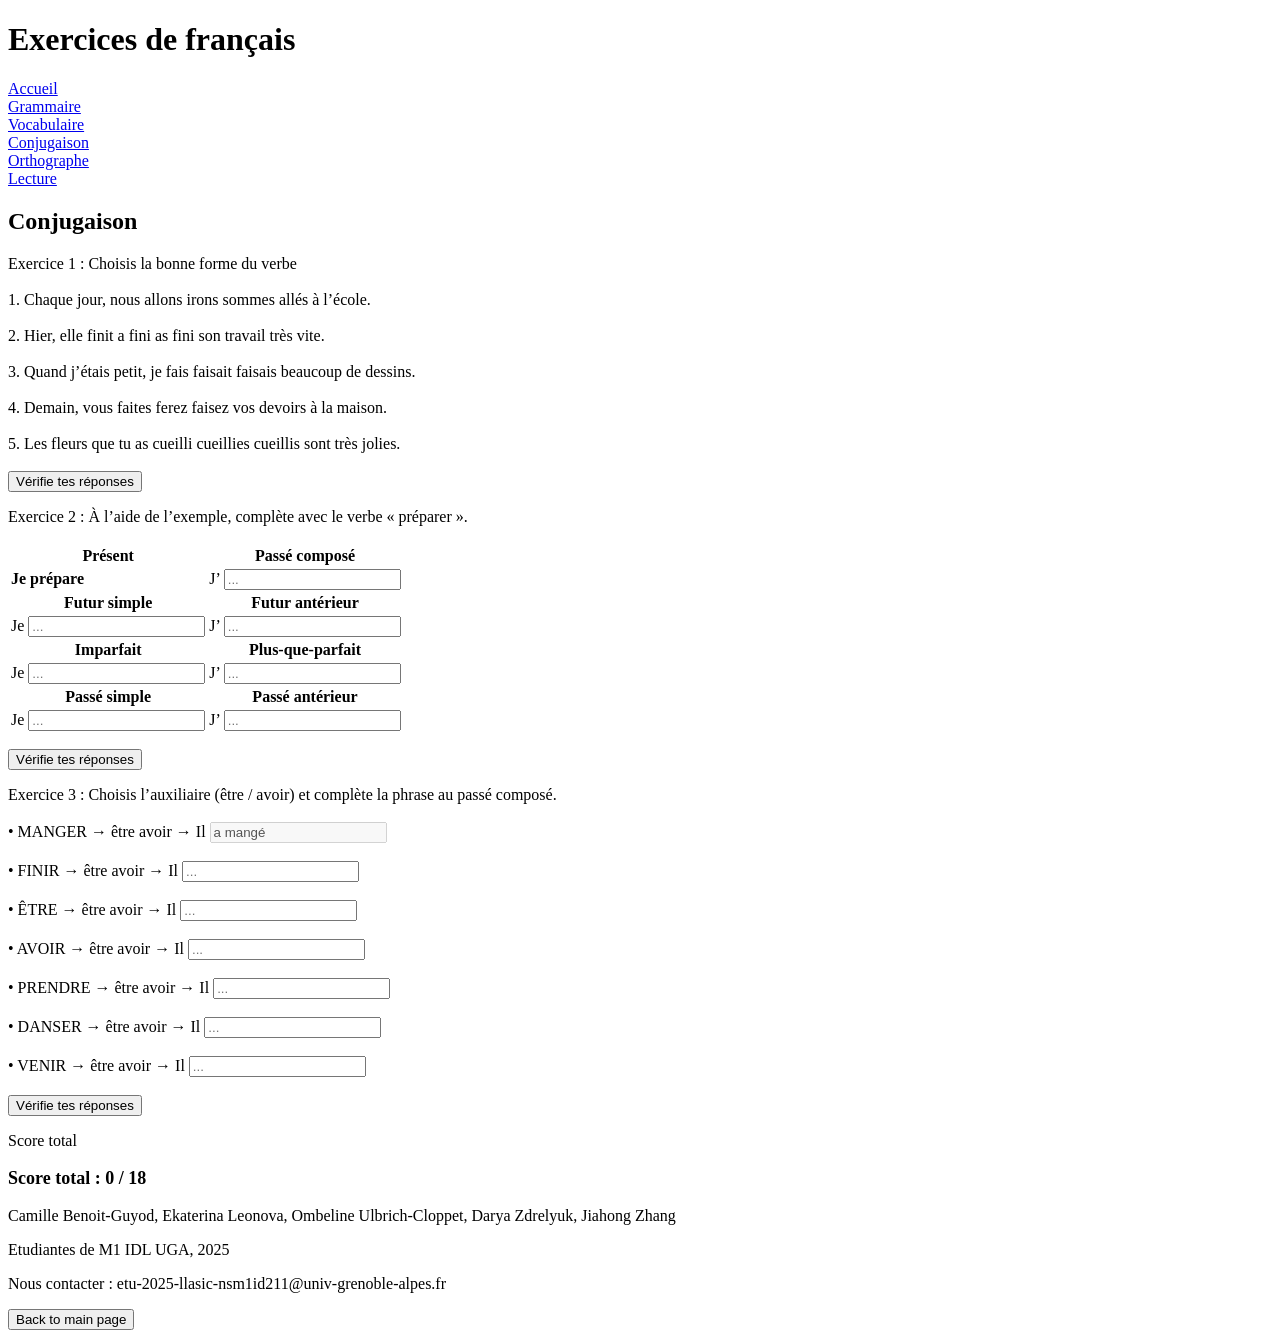
==== activites/conjugaison/conjugaison.html @ 905ee8ae "Ajout exercices conjugaison" ====
<!DOCTYPE html>
<html lang="en">
<head>
    <meta charset="UTF-8">
    <title>My Prog WEB Project</title>
    <link rel="stylesheet" href="style.css"/>
    <script src="java_project.js"></script>
    <link rel="icon" type="image/x-icon" sizes="32x32" href="/favicon_io/favicon.ico">
</head>
<body>
    <main>
         <header>
                <h1>Exercices de français</h1>
            </header>

        <nav id="menu">
                <div class="menu"><a href="accueil.html">Accueil</a></div>
                <div class="menu"><a href="grammaire.html">Grammaire</a></div>
                <div class="menu"><a href="vocabulaire.html">Vocabulaire</a></div>
                <div class="menu"><a href="conjugaison.html">Conjugaison</a></div>
                <div class="menu"><a href="orthographe.html">Orthographe</a></div>
                <div class="menu"><a href="lecture.html">Lecture</a></div>
            </nav>

        <h2>Conjugaison</h2>

<!-- EXERCICE 1  -->
<div class="paragraphe">

    <div class="consigne-section">
        <span>Exercice 1 : </span>
        <span>Choisis la bonne forme du verbe</span>
    </div><br>

    <div id="exerc1">

        <div class="phrase">
            1. Chaque jour, nous
            <span class="rep_1">allons</span>
            <span class="rep_1">irons</span>
            <span class="rep_1">sommes allés</span>
            à l’école.
        </div><br>

        <div class="phrase">
            2. Hier, elle
            <span class="rep_1">finit</span>
            <span class="rep_1">a fini</span>
            <span class="rep_1">as fini</span>
            son travail très vite.
        </div><br>

        <div class="phrase">
            3. Quand j’étais petit, je
            <span class="rep_1">fais</span>
            <span class="rep_1">faisait</span>
            <span class="rep_1">faisais</span>
            beaucoup de dessins.
        </div><br>

        <div class="phrase">
            4. Demain, vous
            <span class="rep_1">faites</span>
            <span class="rep_1">ferez</span>
            <span class="rep_1">faisez</span>
            vos devoirs à la maison.
        </div><br>

        <div class="phrase">
            5. Les fleurs que tu as
            <span class="rep_1">cueilli</span>
            <span class="rep_1">cueillies</span>
            <span class="rep_1">cueillis</span>
            sont très jolies.
        </div><br>

    </div>


    <div class="Score">
        <button id="check1">Vérifie tes réponses</button>
        <p id="result1"></p>
    </div>

</div>

<!-- EXERCICE 2  -->
<div class="paragraphe">

  <div class="consigne-section">
    <span>Exercice 2 : </span>
    <span>À l’aide de l’exemple, complète avec le verbe « préparer ».</span>
  </div><br>

  <div id="exerc2">

    <table class="conj-table">

      <tr>
        <th>Présent</th>
        <th>Passé composé</th>
      </tr>
      <tr>
        <td><strong>Je prépare</strong></td>
        <td>
          J’ <input id="ex2_pc" class="input-answer" type="text" placeholder="...">
        </td>
      </tr>

  
      <tr>
        <th>Futur simple</th>
        <th>Futur antérieur</th>
      </tr>
      <tr>
        <td>
          Je <input id="ex2_fs" class="input-answer" type="text" placeholder="...">
        </td>
        <td>
          J’ <input id="ex2_fa" class="input-answer" type="text" placeholder="...">
        </td>
      </tr>


      <tr>
        <th>Imparfait</th>
        <th>Plus-que-parfait</th>
      </tr>
      <tr>
        <td>
          Je <input id="ex2_imp" class="input-answer" type="text" placeholder="...">
        </td>
        <td>
          J’ <input id="ex2_pqp" class="input-answer" type="text" placeholder="...">
        </td>
      </tr>

      
      <tr>
        <th>Passé simple</th>
        <th>Passé antérieur</th>
      </tr>
      <tr>
        <td>
          Je <input id="ex2_ps" class="input-answer" type="text" placeholder="...">
        </td>
        <td>
          J’ <input id="ex2_pa" class="input-answer" type="text" placeholder="...">
        </td>
      </tr>

    </table>

    <div class="Score" style="margin-top:15px;">
      <button id="check2">Vérifie tes réponses</button>
      <p id="result2"></p>
    </div>

  </div>
</div>

<!--  EXERCICE 3 -->
<div class="paragraphe">

  <div class="consigne-section">
    <span>Exercice 3 : </span>
    <span>Choisis l’auxiliaire (être / avoir) et complète la phrase au passé composé.</span>
  </div><br>

  <div id="exerc3">

   
    <div class="phrase ex3-row example">
      • MANGER →
      <span class="ex3-aux disabled">être</span>
      <span class="ex3-aux selected disabled">avoir</span>
      → Il <input class="ex3-input input-answer" type="text" value="a mangé" disabled>
    </div><br>

    <!-- EXERCICES -->
    <div class="phrase ex3-row" data-aux="avoir" data-pp="mange">
      • FINIR →
      <span class="ex3-aux">être</span>
      <span class="ex3-aux">avoir</span>
      → Il <input class="ex3-input input-answer" type="text" placeholder="...">
    </div><br>

    <div class="phrase ex3-row" data-aux="avoir" data-pp="ete">
      • ÊTRE →
      <span class="ex3-aux">être</span>
      <span class="ex3-aux">avoir</span>
      → Il <input class="ex3-input input-answer" type="text" placeholder="...">
    </div><br>

    <div class="phrase ex3-row" data-aux="avoir" data-pp="eu">
      • AVOIR →
      <span class="ex3-aux">être</span>
      <span class="ex3-aux">avoir</span>
      → Il <input class="ex3-input input-answer" type="text" placeholder="...">
    </div><br>

    <div class="phrase ex3-row" data-aux="avoir" data-pp="pris">
      • PRENDRE →
      <span class="ex3-aux">être</span>
      <span class="ex3-aux">avoir</span>
      → Il <input class="ex3-input input-answer" type="text" placeholder="...">
    </div><br>

    <div class="phrase ex3-row" data-aux="avoir" data-pp="danse">
      • DANSER →
      <span class="ex3-aux">être</span>
      <span class="ex3-aux">avoir</span>
      → Il <input class="ex3-input input-answer" type="text" placeholder="...">
    </div><br>

    <div class="phrase ex3-row" data-aux="etre" data-pp="venu">
      • VENIR →
      <span class="ex3-aux">être</span>
      <span class="ex3-aux">avoir</span>
      → Il <input class="ex3-input input-answer" type="text" placeholder="...">
    </div><br>

    <div class="Score">
      <button id="check3">Vérifie tes réponses</button>
      <p id="result3"></p>
    </div>

  </div>
</div>

<!-- SCORE TOTAL -->
<div class="paragraphe">
  <div class="consigne-section">
    Score total
  </div>
  <p id="globalScore" style="font-size:18px; font-weight:bold;"></p>
</div>
 

        
    </main>
    <footer>
            <p>Camille Benoit-Guyod, Ekaterina Leonova, Ombeline Ulbrich-Cloppet, Darya Zdrelyuk, Jiahong Zhang</p>
            <p>Etudiantes de M1 IDL UGA, 2025</p>
            <p>Nous contacter : etu-2025-llasic-nsm1id211@univ-grenoble-alpes.fr</p>
             <div class="navig2">
                <button onclick="location.href ='accueil.html';" id="back2main">Back to main page</button>
    </footer>
</body>
</html>
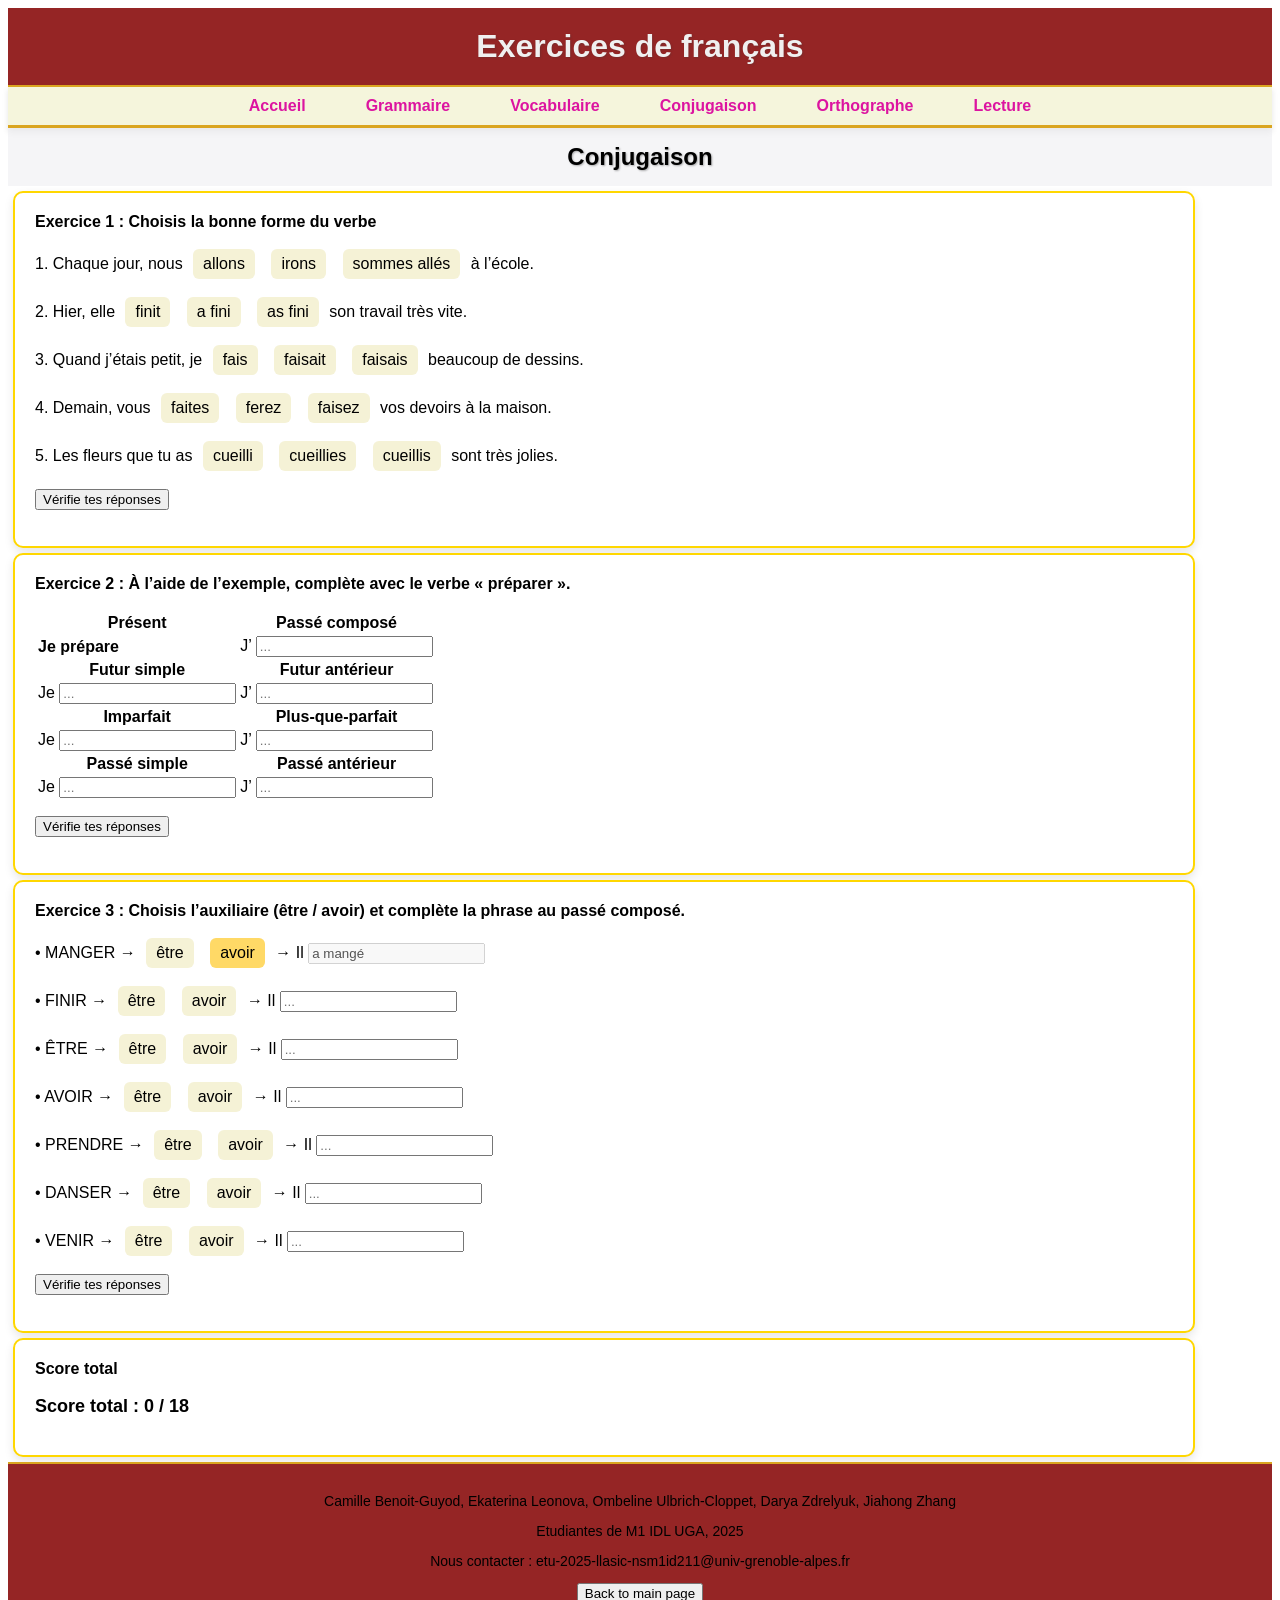
==== commit e7f13ef0: "Correction CSS conjugaison (style.css + conjugaison.css)" ====
--- a/activites/conjugaison/conjugaison.html
+++ b/activites/conjugaison/conjugaison.html
@@ -3,7 +3,9 @@
 <head>
     <meta charset="UTF-8">
     <title>My Prog WEB Project</title>
-    <link rel="stylesheet" href="style.css"/>
+    
+    <link rel="stylesheet" href="../../style.css">
+    <link rel="stylesheet" href="conjugaison.css"/>
     <script src="java_project.js"></script>
     <link rel="icon" type="image/x-icon" sizes="32x32" href="/favicon_io/favicon.ico">
 </head>
--- a/style.css
+++ b/style.css
@@ -0,0 +1,80 @@
+body{
+    font-family:'Trebuchet MS', sans-serif;
+}
+
+h1{
+    display: grid;
+    background-color: rgb(91, 35, 82);
+    color:rgb(255, 252, 249);
+    text-shadow: 1px 1px 2px rgba(60, 56, 56, 0.3);
+    text-align: center;
+    padding: 20px;
+    margin:0%;
+}
+
+h2{
+    text-align: center;
+    text-shadow: 1px 1px 2px rgba(0, 0, 0, 0.3);
+    padding:15px;
+    margin:0%;
+    background-color:beige;
+}
+
+/* Menu principal */
+nav#menu {
+    display: flex;
+    justify-content: center;
+    background-color:rgb(255, 252, 249);
+    padding: 10px 0;
+    margin:0%;
+    box-shadow: 0 4px 6px rgba(0, 0, 0, 0.1);
+    border-top: 2px solid goldenrod;
+    border-bottom: 3px solid goldenrod;
+}
+
+nav#menu a { 
+    color: rgba(83, 83, 150, 0.756);
+    text-decoration: none;
+    font-weight: bold;
+    padding: 10px 20px;
+    margin: 0 10px;
+    border-radius: 5px;
+    transition: all 0.3s ease;
+    font-family: 'Britannic Bold', sans-serif;
+}
+
+nav#menu a:hover { 
+    color:white;
+    background-color: rgba(108, 108, 194, 0.756);
+    text-shadow: 1px 1px 2px chocolate;
+}
+
+.contenu{
+    display: flex; 
+    flex-direction: column; 
+    align-items: center; 
+    margin: none; 
+    padding: 20px; 
+    background-color:beige;
+}
+
+.paragraphe{
+    width: 90%;
+    padding: 20px;
+    margin: 5px;
+    border: 2px solid gold;
+    border-radius: 10px;
+    background: white;
+    box-shadow: 0 4px 10px rgba(0,0,0,0.1);
+}
+#total{
+    margin-bottom:20px;
+}
+footer{
+    border-top: 2px solid goldenrod;
+    background-color: rgba(108, 108, 194, 0.756);
+    text-align: center;
+    padding: 5px;
+    position: relative;
+    font-size: 14px;
+}
--- a/activites/conjugaison/conjugaison.css
+++ b/activites/conjugaison/conjugaison.css
@@ -0,0 +1,92 @@
+body {
+    font-family: 'Trebuchet MS', sans-serif;
+}
+
+h1 {
+    background-color: rgb(149, 37, 37);
+    color: #f0f0f0;
+    text-align: center;
+    padding: 20px;
+    margin: 0;
+}
+
+h2 {
+    text-align: center;
+    padding: 15px;
+    margin: 0;
+    background-color: rgba(238, 238, 241, 0.582);
+}
+
+.consigne-section {
+    font-weight: bold;
+}
+
+nav#menu {
+    display: flex;
+    justify-content: center;
+    background-color: beige;
+    padding: 10px 0;
+    box-shadow: 0 4px 6px rgba(0, 0, 0, 0.1);
+    border-top: 2px solid goldenrod;
+}
+
+nav#menu a {
+    color: rgb(220, 20, 160);
+    text-decoration: none;
+    font-weight: bold;
+    padding: 10px 20px;
+    margin: 0 10px;
+    border-radius: 5px;
+}
+
+nav#menu a:hover {
+    color: chocolate;
+    background-color: chartreuse;
+}
+
+.paragraphe {
+    width: 90%;
+    padding: 20px;
+    margin: 5px;
+    border: 2px solid gold;
+    border-radius: 10px;
+    background: white;
+    box-shadow: 0 4px 10px rgba(0,0,0,0.1);
+}
+
+footer {
+    border-top: 2px solid goldenrod;
+    background-color: rgb(149, 37, 37);
+    text-align: center;
+    padding: 15px;
+}
+
+.rep_1,
+.rep_5,
+.ex3-aux {
+    cursor: pointer;
+    padding: 6px 10px;
+    margin: 0 6px;
+    background-color: #f5f2d6;
+    border-radius: 6px;
+    display: inline-block;
+    font-weight: 500;
+}
+
+.rep_1:hover,
+.rep_5:hover,
+.ex3-aux:hover {
+    background-color: #e8e3b8;
+}
+
+.selected {
+    background-color: #ffd966 !important;
+}
+
+.correct {
+    background-color: #a3e6a3 !important;
+}
+
+.wrong {
+    background-color: #e6a3a3 !important;
+}
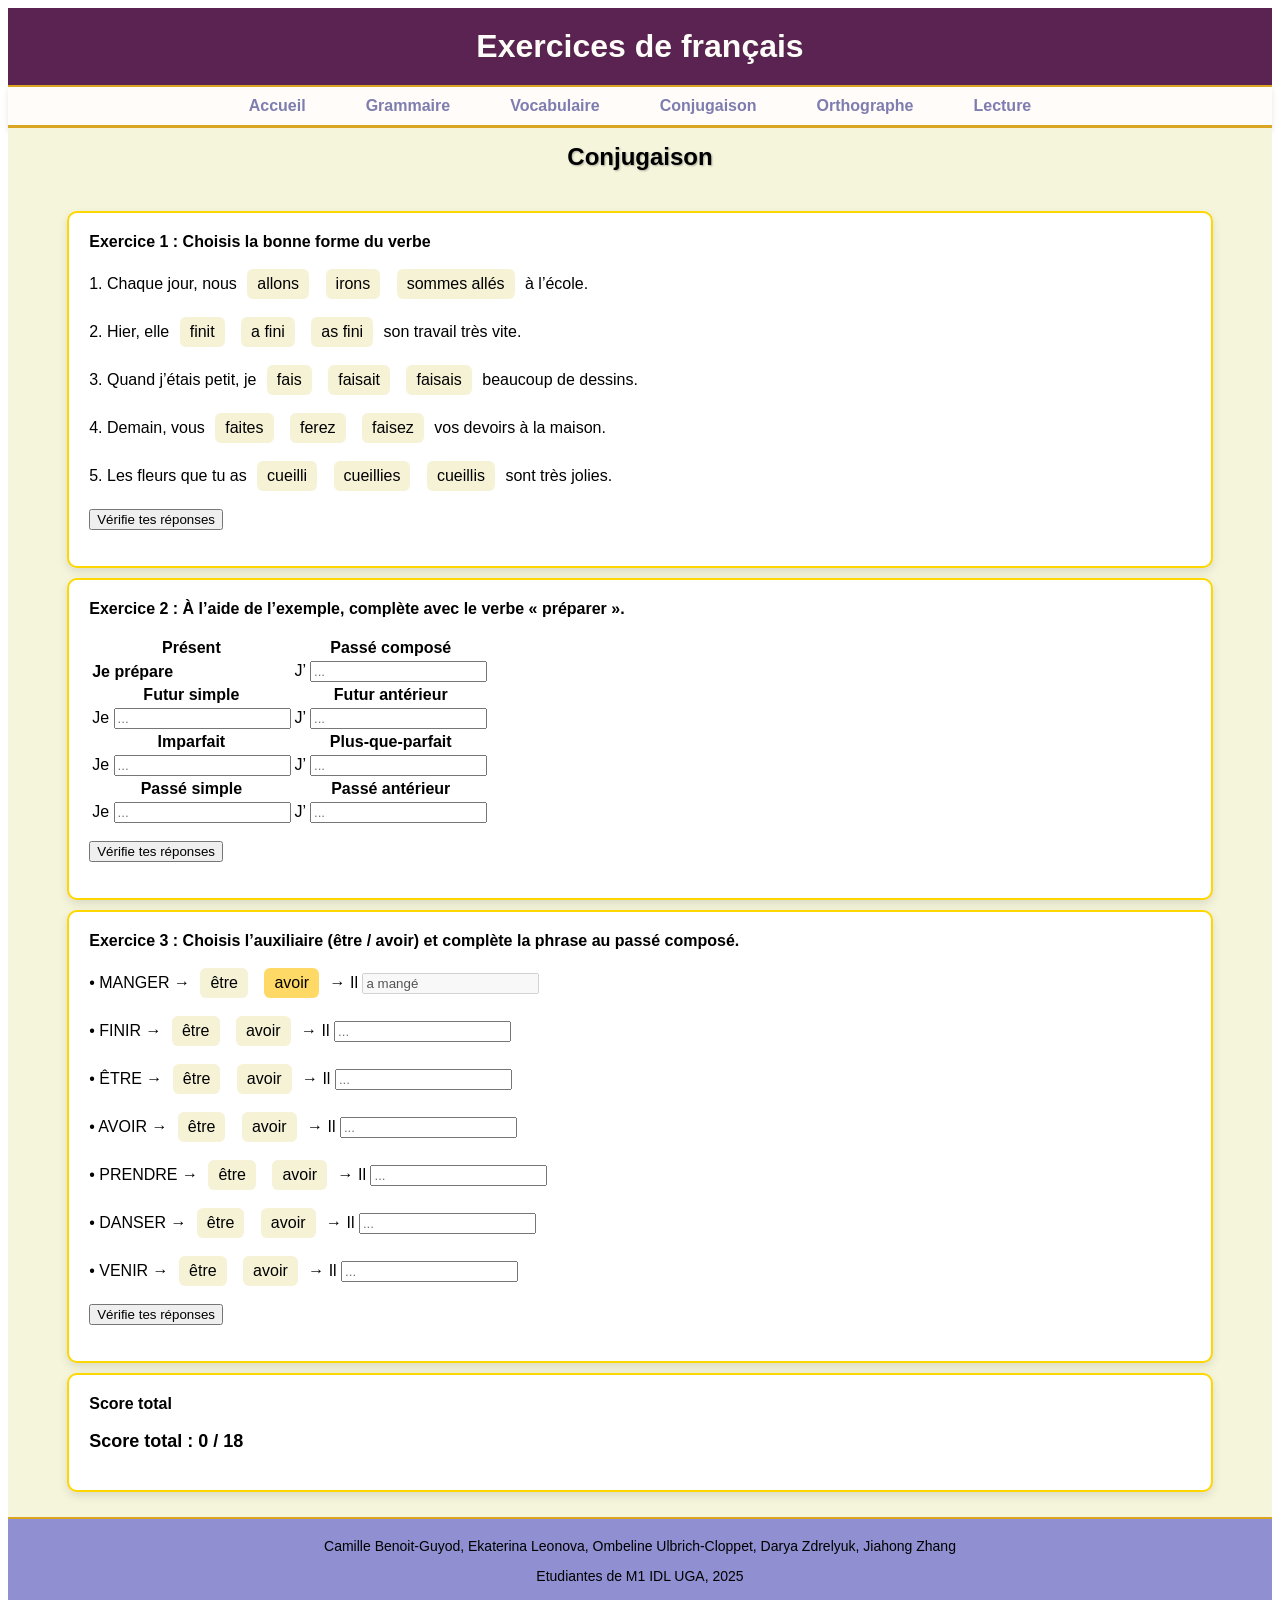
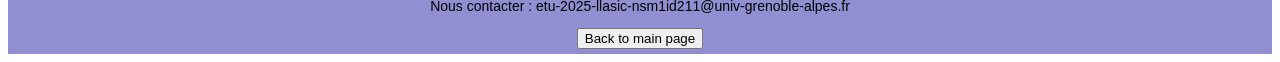
==== commit f3e2edd5: "Ajustement et centralisation de l'activite conjugaison, unification de titles de toutes les activite" ====
--- a/activites/conjugaison/conjugaison.html
+++ b/activites/conjugaison/conjugaison.html
@@ -1,252 +1,257 @@
 <!DOCTYPE html>
 <html lang="en">
+
 <head>
-    <meta charset="UTF-8">
-    <title>My Prog WEB Project</title>
-    
-    <link rel="stylesheet" href="../../style.css">
-    <link rel="stylesheet" href="conjugaison.css"/>
-    <script src="java_project.js"></script>
-    <link rel="icon" type="image/x-icon" sizes="32x32" href="/favicon_io/favicon.ico">
+  <meta charset="UTF-8">
+  <title>Exercices de conjugaison</title>
+
+  <link rel="stylesheet" href="../../style.css">
+  <link rel="stylesheet" href="conjugaison.css" />
+  <script src="java_project.js"></script>
+  <link rel="icon" type="image/x-icon" sizes="32x32" href="/favicon_io/favicon.ico">
 </head>
+
 <body>
-    <main>
-         <header>
-                <h1>Exercices de français</h1>
-            </header>
-
-        <nav id="menu">
-                <div class="menu"><a href="accueil.html">Accueil</a></div>
-                <div class="menu"><a href="grammaire.html">Grammaire</a></div>
-                <div class="menu"><a href="vocabulaire.html">Vocabulaire</a></div>
-                <div class="menu"><a href="conjugaison.html">Conjugaison</a></div>
-                <div class="menu"><a href="orthographe.html">Orthographe</a></div>
-                <div class="menu"><a href="lecture.html">Lecture</a></div>
-            </nav>
-
-        <h2>Conjugaison</h2>
-
-<!-- EXERCICE 1  -->
-<div class="paragraphe">
-
-    <div class="consigne-section">
-        <span>Exercice 1 : </span>
-        <span>Choisis la bonne forme du verbe</span>
-    </div><br>
-
-    <div id="exerc1">
-
-        <div class="phrase">
+  <main>
+    <header>
+      <h1>Exercices de français</h1>
+    </header>
+
+    <nav id="menu">
+      <div class="menu"><a href="../../index.html">Accueil</a></div>
+      <div class="menu"><a href="../grammaire/grammaire.html">Grammaire</a></div>
+      <div class="menu"><a href="../vocabulaire/vocabulaire.html">Vocabulaire</a></div>
+      <div class="menu"><a href="../conjugaison/conjugaison.html">Conjugaison</a></div>
+      <div class="menu"><a href="../orthographe/orthographe.html">Orthographe</a></div>
+      <div class="menu"><a href="../lecture/lecture.html">Lecture</a></div>
+    </nav>
+
+    <h2>Conjugaison</h2>
+
+    <!-- EXERCICE 1  -->
+    <div class="contenu">
+      <div class="paragraphe">
+
+        <div class="consigne-section">
+          <span>Exercice 1 : </span>
+          <span>Choisis la bonne forme du verbe</span>
+        </div><br>
+
+        <div id="exerc1">
+
+          <div class="phrase">
             1. Chaque jour, nous
             <span class="rep_1">allons</span>
             <span class="rep_1">irons</span>
             <span class="rep_1">sommes allés</span>
             à l’école.
-        </div><br>
-
-        <div class="phrase">
+          </div><br>
+
+          <div class="phrase">
             2. Hier, elle
             <span class="rep_1">finit</span>
             <span class="rep_1">a fini</span>
             <span class="rep_1">as fini</span>
             son travail très vite.
-        </div><br>
-
-        <div class="phrase">
+          </div><br>
+
+          <div class="phrase">
             3. Quand j’étais petit, je
             <span class="rep_1">fais</span>
             <span class="rep_1">faisait</span>
             <span class="rep_1">faisais</span>
             beaucoup de dessins.
-        </div><br>
-
-        <div class="phrase">
+          </div><br>
+
+          <div class="phrase">
             4. Demain, vous
             <span class="rep_1">faites</span>
             <span class="rep_1">ferez</span>
             <span class="rep_1">faisez</span>
             vos devoirs à la maison.
-        </div><br>
-
-        <div class="phrase">
+          </div><br>
+
+          <div class="phrase">
             5. Les fleurs que tu as
             <span class="rep_1">cueilli</span>
             <span class="rep_1">cueillies</span>
             <span class="rep_1">cueillis</span>
             sont très jolies.
+          </div><br>
+
+        </div>
+
+
+        <div class="Score">
+          <button id="check1">Vérifie tes réponses</button>
+          <p id="result1"></p>
+        </div>
+
+      </div>
+
+      <!-- EXERCICE 2  -->
+      <div class="paragraphe">
+
+        <div class="consigne-section">
+          <span>Exercice 2 : </span>
+          <span>À l’aide de l’exemple, complète avec le verbe « préparer ».</span>
         </div><br>
 
+        <div id="exerc2">
+
+          <table class="conj-table">
+
+            <tr>
+              <th>Présent</th>
+              <th>Passé composé</th>
+            </tr>
+            <tr>
+              <td><strong>Je prépare</strong></td>
+              <td>
+                J’ <input id="ex2_pc" class="input-answer" type="text" placeholder="...">
+              </td>
+            </tr>
+
+
+            <tr>
+              <th>Futur simple</th>
+              <th>Futur antérieur</th>
+            </tr>
+            <tr>
+              <td>
+                Je <input id="ex2_fs" class="input-answer" type="text" placeholder="...">
+              </td>
+              <td>
+                J’ <input id="ex2_fa" class="input-answer" type="text" placeholder="...">
+              </td>
+            </tr>
+
+
+            <tr>
+              <th>Imparfait</th>
+              <th>Plus-que-parfait</th>
+            </tr>
+            <tr>
+              <td>
+                Je <input id="ex2_imp" class="input-answer" type="text" placeholder="...">
+              </td>
+              <td>
+                J’ <input id="ex2_pqp" class="input-answer" type="text" placeholder="...">
+              </td>
+            </tr>
+
+
+            <tr>
+              <th>Passé simple</th>
+              <th>Passé antérieur</th>
+            </tr>
+            <tr>
+              <td>
+                Je <input id="ex2_ps" class="input-answer" type="text" placeholder="...">
+              </td>
+              <td>
+                J’ <input id="ex2_pa" class="input-answer" type="text" placeholder="...">
+              </td>
+            </tr>
+
+          </table>
+
+          <div class="Score" style="margin-top:15px;">
+            <button id="check2">Vérifie tes réponses</button>
+            <p id="result2"></p>
+          </div>
+
+        </div>
+      </div>
+
+      <!--  EXERCICE 3 -->
+      <div class="paragraphe">
+
+        <div class="consigne-section">
+          <span>Exercice 3 : </span>
+          <span>Choisis l’auxiliaire (être / avoir) et complète la phrase au passé composé.</span>
+        </div><br>
+
+        <div id="exerc3">
+
+
+          <div class="phrase ex3-row example">
+            • MANGER →
+            <span class="ex3-aux disabled">être</span>
+            <span class="ex3-aux selected disabled">avoir</span>
+            → Il <input class="ex3-input input-answer" type="text" value="a mangé" disabled>
+          </div><br>
+
+          <!-- EXERCICES -->
+          <div class="phrase ex3-row" data-aux="avoir" data-pp="fini">
+            • FINIR →
+            <span class="ex3-aux">être</span>
+            <span class="ex3-aux">avoir</span>
+            → Il <input class="ex3-input input-answer" type="text" placeholder="...">
+          </div><br>
+
+          <div class="phrase ex3-row" data-aux="avoir" data-pp="ete">
+            • ÊTRE →
+            <span class="ex3-aux">être</span>
+            <span class="ex3-aux">avoir</span>
+            → Il <input class="ex3-input input-answer" type="text" placeholder="...">
+          </div><br>
+
+          <div class="phrase ex3-row" data-aux="avoir" data-pp="eu">
+            • AVOIR →
+            <span class="ex3-aux">être</span>
+            <span class="ex3-aux">avoir</span>
+            → Il <input class="ex3-input input-answer" type="text" placeholder="...">
+          </div><br>
+
+          <div class="phrase ex3-row" data-aux="avoir" data-pp="pris">
+            • PRENDRE →
+            <span class="ex3-aux">être</span>
+            <span class="ex3-aux">avoir</span>
+            → Il <input class="ex3-input input-answer" type="text" placeholder="...">
+          </div><br>
+
+          <div class="phrase ex3-row" data-aux="avoir" data-pp="danse">
+            • DANSER →
+            <span class="ex3-aux">être</span>
+            <span class="ex3-aux">avoir</span>
+            → Il <input class="ex3-input input-answer" type="text" placeholder="...">
+          </div><br>
+
+          <div class="phrase ex3-row" data-aux="etre" data-pp="venu">
+            • VENIR →
+            <span class="ex3-aux">être</span>
+            <span class="ex3-aux">avoir</span>
+            → Il <input class="ex3-input input-answer" type="text" placeholder="...">
+          </div><br>
+
+          <div class="Score">
+            <button id="check3">Vérifie tes réponses</button>
+            <p id="result3"></p>
+          </div>
+
+        </div>
+      </div>
+
+      <!-- SCORE TOTAL -->
+      <div class="paragraphe">
+        <div class="consigne-section">
+          Score total
+        </div>
+        <p id="globalScore" style="font-size:18px; font-weight:bold;"></p>
+      </div>
     </div>
 
 
-    <div class="Score">
-        <button id="check1">Vérifie tes réponses</button>
-        <p id="result1"></p>
-    </div>
-
-</div>
-
-<!-- EXERCICE 2  -->
-<div class="paragraphe">
-
-  <div class="consigne-section">
-    <span>Exercice 2 : </span>
-    <span>À l’aide de l’exemple, complète avec le verbe « préparer ».</span>
-  </div><br>
-
-  <div id="exerc2">
-
-    <table class="conj-table">
-
-      <tr>
-        <th>Présent</th>
-        <th>Passé composé</th>
-      </tr>
-      <tr>
-        <td><strong>Je prépare</strong></td>
-        <td>
-          J’ <input id="ex2_pc" class="input-answer" type="text" placeholder="...">
-        </td>
-      </tr>
-
-  
-      <tr>
-        <th>Futur simple</th>
-        <th>Futur antérieur</th>
-      </tr>
-      <tr>
-        <td>
-          Je <input id="ex2_fs" class="input-answer" type="text" placeholder="...">
-        </td>
-        <td>
-          J’ <input id="ex2_fa" class="input-answer" type="text" placeholder="...">
-        </td>
-      </tr>
-
-
-      <tr>
-        <th>Imparfait</th>
-        <th>Plus-que-parfait</th>
-      </tr>
-      <tr>
-        <td>
-          Je <input id="ex2_imp" class="input-answer" type="text" placeholder="...">
-        </td>
-        <td>
-          J’ <input id="ex2_pqp" class="input-answer" type="text" placeholder="...">
-        </td>
-      </tr>
-
-      
-      <tr>
-        <th>Passé simple</th>
-        <th>Passé antérieur</th>
-      </tr>
-      <tr>
-        <td>
-          Je <input id="ex2_ps" class="input-answer" type="text" placeholder="...">
-        </td>
-        <td>
-          J’ <input id="ex2_pa" class="input-answer" type="text" placeholder="...">
-        </td>
-      </tr>
-
-    </table>
-
-    <div class="Score" style="margin-top:15px;">
-      <button id="check2">Vérifie tes réponses</button>
-      <p id="result2"></p>
-    </div>
-
-  </div>
-</div>
-
-<!--  EXERCICE 3 -->
-<div class="paragraphe">
-
-  <div class="consigne-section">
-    <span>Exercice 3 : </span>
-    <span>Choisis l’auxiliaire (être / avoir) et complète la phrase au passé composé.</span>
-  </div><br>
-
-  <div id="exerc3">
-
-   
-    <div class="phrase ex3-row example">
-      • MANGER →
-      <span class="ex3-aux disabled">être</span>
-      <span class="ex3-aux selected disabled">avoir</span>
-      → Il <input class="ex3-input input-answer" type="text" value="a mangé" disabled>
-    </div><br>
-
-    <!-- EXERCICES -->
-    <div class="phrase ex3-row" data-aux="avoir" data-pp="mange">
-      • FINIR →
-      <span class="ex3-aux">être</span>
-      <span class="ex3-aux">avoir</span>
-      → Il <input class="ex3-input input-answer" type="text" placeholder="...">
-    </div><br>
-
-    <div class="phrase ex3-row" data-aux="avoir" data-pp="ete">
-      • ÊTRE →
-      <span class="ex3-aux">être</span>
-      <span class="ex3-aux">avoir</span>
-      → Il <input class="ex3-input input-answer" type="text" placeholder="...">
-    </div><br>
-
-    <div class="phrase ex3-row" data-aux="avoir" data-pp="eu">
-      • AVOIR →
-      <span class="ex3-aux">être</span>
-      <span class="ex3-aux">avoir</span>
-      → Il <input class="ex3-input input-answer" type="text" placeholder="...">
-    </div><br>
-
-    <div class="phrase ex3-row" data-aux="avoir" data-pp="pris">
-      • PRENDRE →
-      <span class="ex3-aux">être</span>
-      <span class="ex3-aux">avoir</span>
-      → Il <input class="ex3-input input-answer" type="text" placeholder="...">
-    </div><br>
-
-    <div class="phrase ex3-row" data-aux="avoir" data-pp="danse">
-      • DANSER →
-      <span class="ex3-aux">être</span>
-      <span class="ex3-aux">avoir</span>
-      → Il <input class="ex3-input input-answer" type="text" placeholder="...">
-    </div><br>
-
-    <div class="phrase ex3-row" data-aux="etre" data-pp="venu">
-      • VENIR →
-      <span class="ex3-aux">être</span>
-      <span class="ex3-aux">avoir</span>
-      → Il <input class="ex3-input input-answer" type="text" placeholder="...">
-    </div><br>
-
-    <div class="Score">
-      <button id="check3">Vérifie tes réponses</button>
-      <p id="result3"></p>
-    </div>
-
-  </div>
-</div>
-
-<!-- SCORE TOTAL -->
-<div class="paragraphe">
-  <div class="consigne-section">
-    Score total
-  </div>
-  <p id="globalScore" style="font-size:18px; font-weight:bold;"></p>
-</div>
- 
-
-        
-    </main>
-    <footer>
-            <p>Camille Benoit-Guyod, Ekaterina Leonova, Ombeline Ulbrich-Cloppet, Darya Zdrelyuk, Jiahong Zhang</p>
-            <p>Etudiantes de M1 IDL UGA, 2025</p>
-            <p>Nous contacter : etu-2025-llasic-nsm1id211@univ-grenoble-alpes.fr</p>
-             <div class="navig2">
-                <button onclick="location.href ='accueil.html';" id="back2main">Back to main page</button>
-    </footer>
+
+  </main>
+  <footer>
+    <p>Camille Benoit-Guyod, Ekaterina Leonova, Ombeline Ulbrich-Cloppet, Darya Zdrelyuk, Jiahong Zhang</p>
+    <p>Etudiantes de M1 IDL UGA, 2025</p>
+    <p>Nous contacter : etu-2025-llasic-nsm1id211@univ-grenoble-alpes.fr</p>
+    <div class="navig2">
+      <button onclick="location.href"="../../index.html" ; id="back2main">Back to main page</button>
+  </footer>
 </body>
-</html>
+
+</html>
--- a/style.css
+++ b/style.css
@@ -1,7 +1,8 @@
+/*Communs au site*/
+
 body{
     font-family:'Trebuchet MS', sans-serif;
 }
-
 h1{
     display: grid;
     background-color: rgb(91, 35, 82);
@@ -11,7 +12,6 @@
     padding: 20px;
     margin:0%;
 }
-
 h2{
     text-align: center;
     text-shadow: 1px 1px 2px rgba(0, 0, 0, 0.3);
@@ -19,8 +19,27 @@
     margin:0%;
     background-color:beige;
 }
+.contenu{
+    display: flex; 
+    flex-direction: column; 
+    align-items: center; 
+    margin: none; 
+    padding: 20px; 
+    background-color:beige;
+}
+.paragraphe{
+    width: 90%;
+    padding: 20px;
+    margin: 5px;
+    border: 2px solid gold;
+    border-radius: 10px;
+    background: white;
+    box-shadow: 0 4px 10px rgba(0,0,0,0.1);
+}
 
 /* Menu principal */
+
+
 nav#menu {
     display: flex;
     justify-content: center;
@@ -49,26 +68,24 @@
     text-shadow: 1px 1px 2px chocolate;
 }
 
-.contenu{
+/*Spécifiques à index*/
+
+#total{ /* bouton du score global*/
+    margin-bottom:20px;
+}
+#resetScore{ /* div de réinitialisation du score global*/
     display: flex; 
     flex-direction: column; 
-    align-items: center; 
+    justify-content:center;
+    align-items: center;
     margin: none; 
     padding: 20px; 
-    background-color:beige;
+    font-style: italic;
+    color: gray;
+    border: 1px dotted whitesmoke;
 }
-
-.paragraphe{
-    width: 90%;
-    padding: 20px;
-    margin: 5px;
-    border: 2px solid gold;
-    border-radius: 10px;
-    background: white;
-    box-shadow: 0 4px 10px rgba(0,0,0,0.1);
-}
-#total{
-    margin-bottom:20px;
+#rezero{ /* message de confirmation sur la page*/
+    margin-top: 10px;
 }
 footer{
     border-top: 2px solid goldenrod;
--- a/activites/conjugaison/conjugaison.css
+++ b/activites/conjugaison/conjugaison.css
@@ -1,64 +1,5 @@
-body {
-    font-family: 'Trebuchet MS', sans-serif;
-}
-
-h1 {
-    background-color: rgb(149, 37, 37);
-    color: #f0f0f0;
-    text-align: center;
-    padding: 20px;
-    margin: 0;
-}
-
-h2 {
-    text-align: center;
-    padding: 15px;
-    margin: 0;
-    background-color: rgba(238, 238, 241, 0.582);
-}
-
 .consigne-section {
     font-weight: bold;
-}
-
-nav#menu {
-    display: flex;
-    justify-content: center;
-    background-color: beige;
-    padding: 10px 0;
-    box-shadow: 0 4px 6px rgba(0, 0, 0, 0.1);
-    border-top: 2px solid goldenrod;
-}
-
-nav#menu a {
-    color: rgb(220, 20, 160);
-    text-decoration: none;
-    font-weight: bold;
-    padding: 10px 20px;
-    margin: 0 10px;
-    border-radius: 5px;
-}
-
-nav#menu a:hover {
-    color: chocolate;
-    background-color: chartreuse;
-}
-
-.paragraphe {
-    width: 90%;
-    padding: 20px;
-    margin: 5px;
-    border: 2px solid gold;
-    border-radius: 10px;
-    background: white;
-    box-shadow: 0 4px 10px rgba(0,0,0,0.1);
-}
-
-footer {
-    border-top: 2px solid goldenrod;
-    background-color: rgb(149, 37, 37);
-    text-align: center;
-    padding: 15px;
 }
 
 .rep_1,
@@ -89,4 +30,4 @@
 
 .wrong {
     background-color: #e6a3a3 !important;
-}
+}
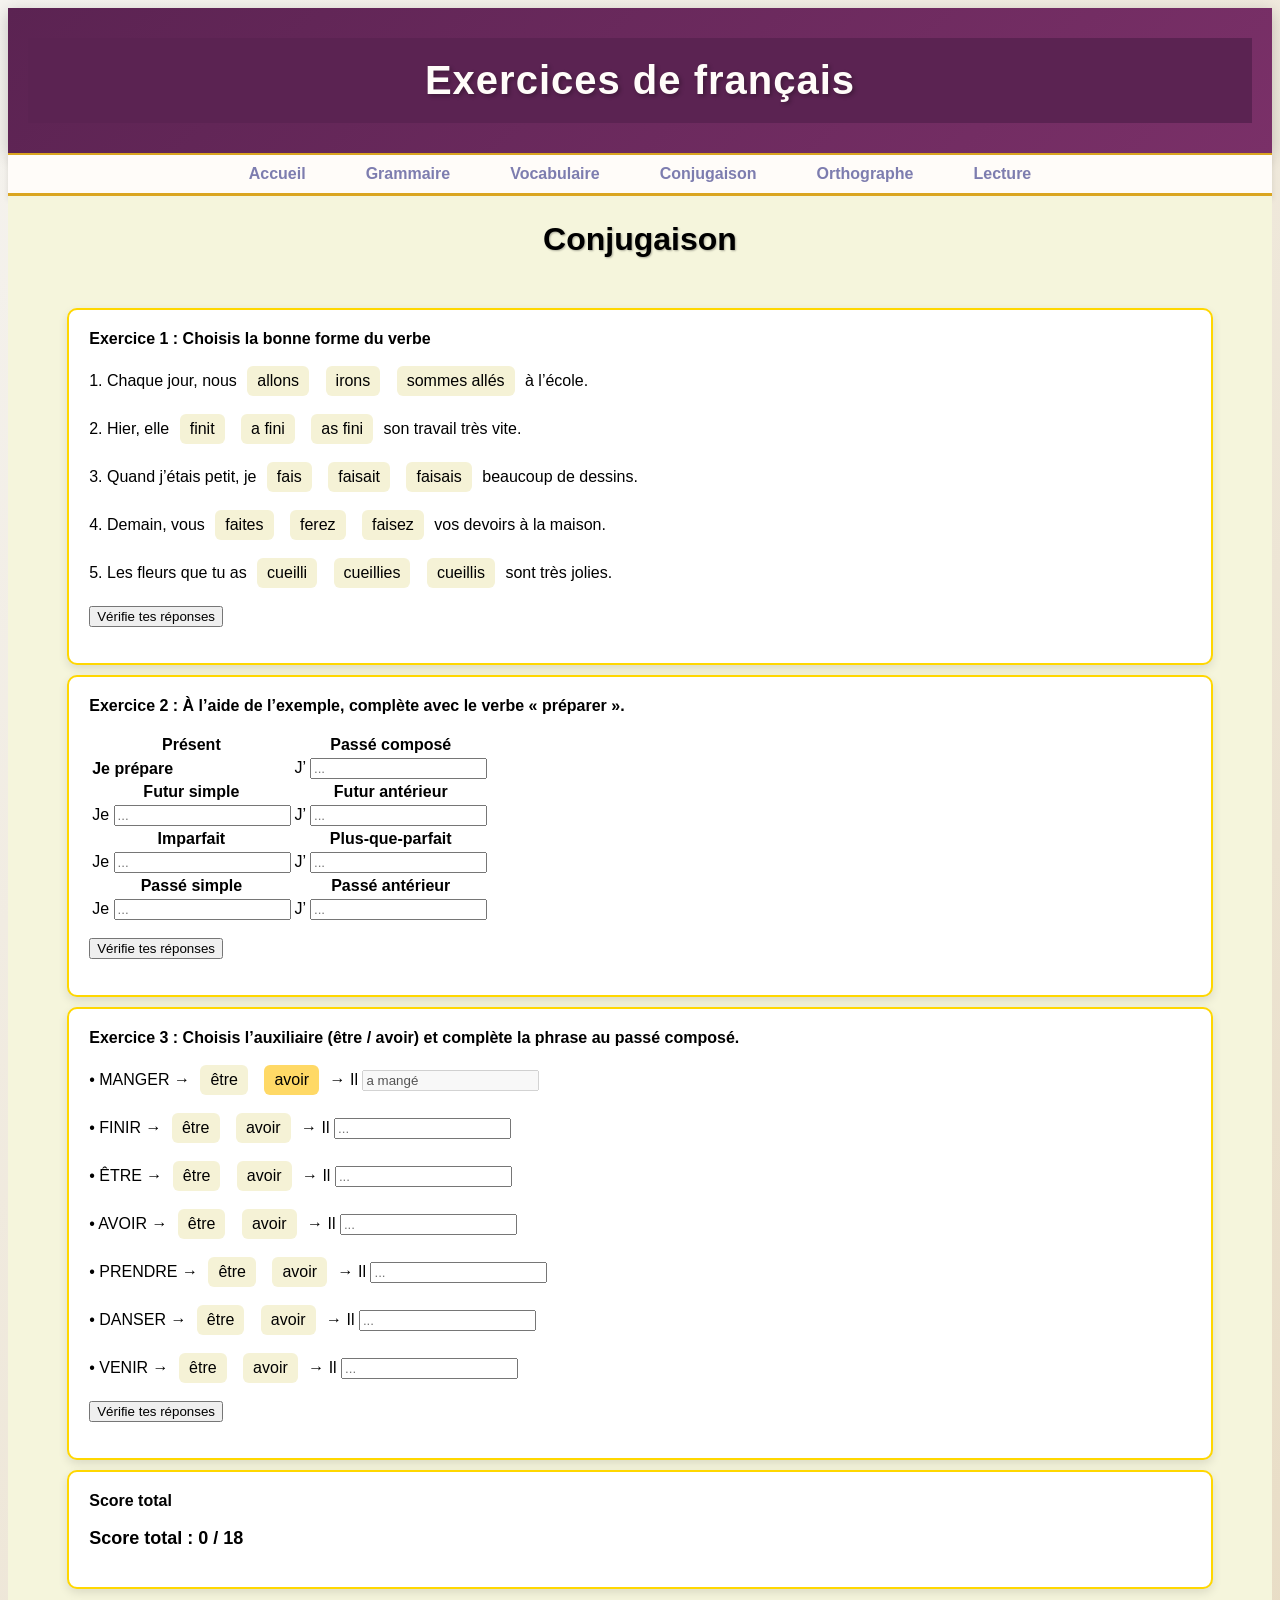
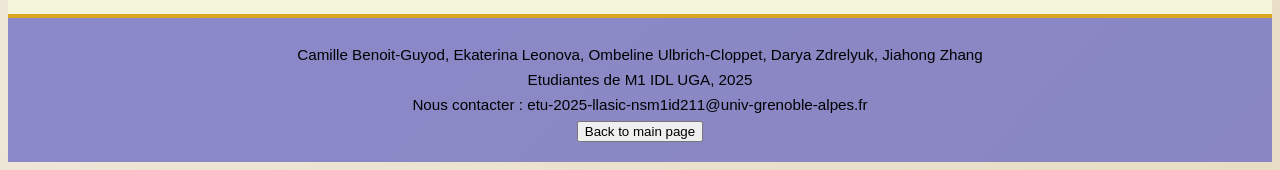
==== commit 99b13efb: "Unification de structure de plateforme (dossiers, noms du fichiers, branches)" ====
--- a/activites/conjugaison/conjugaison.html
+++ b/activites/conjugaison/conjugaison.html
@@ -7,7 +7,6 @@
 
   <link rel="stylesheet" href="../../style.css">
   <link rel="stylesheet" href="conjugaison.css" />
-  <script src="java_project.js"></script>
   <link rel="icon" type="image/x-icon" sizes="32x32" href="/favicon_io/favicon.ico">
 </head>
 
@@ -252,6 +251,7 @@
     <div class="navig2">
       <button onclick="location.href"="../../index.html" ; id="back2main">Back to main page</button>
   </footer>
+  <script src="conjugaison.js"></script>
 </body>
 
 </html>
--- a/style.css
+++ b/style.css
@@ -1,40 +1,73 @@
 /*Communs au site*/
 
-body{
-    font-family:'Trebuchet MS', sans-serif;
+body {
+    font-family: 'Trebuchet MS', sans-serif;
+    background: linear-gradient(135deg, #f5f3ef 0%, #e8dcc4 100%);
+    min-height: 100vh;
+    display: flex;
+    flex-direction: column;
 }
-h1{
+
+header {
+    background: linear-gradient(135deg, #5b2352 0%, #7a3068 100%);
+    color: #fff;
+    padding: 30px 20px;
+    text-align: center;
+    box-shadow: 0 4px 15px rgba(0, 0, 0, 0.2);
+}
+
+h1 {
     display: grid;
     background-color: rgb(91, 35, 82);
-    color:rgb(255, 252, 249);
-    text-shadow: 1px 1px 2px rgba(60, 56, 56, 0.3);
+    color: rgb(255, 252, 249);
+    font-size: 2.5em;
+    text-shadow: 2px 2px 4px rgba(0, 0, 0, 0.3);
+    letter-spacing: 1px;
     text-align: center;
     padding: 20px;
-    margin:0%;
+    margin: 0%;
 }
-h2{
+
+h2 {
     text-align: center;
     text-shadow: 1px 1px 2px rgba(0, 0, 0, 0.3);
-    padding:15px;
-    margin:0%;
-    background-color:beige;
+    padding: 25px;
+    font-size: 2em;
+    margin: 0%;
+    background-color: beige;
 }
-.contenu{
-    display: flex; 
-    flex-direction: column; 
-    align-items: center; 
-    margin: none; 
-    padding: 20px; 
-    background-color:beige;
+
+.contenu {
+    display: flex;
+    flex-direction: column;
+    align-items: center;
+    margin: none;
+    padding: 20px;
+    background-color: beige;
 }
-.paragraphe{
+
+.paragraphe {
     width: 90%;
     padding: 20px;
     margin: 5px;
     border: 2px solid gold;
     border-radius: 10px;
     background: white;
-    box-shadow: 0 4px 10px rgba(0,0,0,0.1);
+    box-shadow: 0 4px 10px rgba(0, 0, 0, 0.1);
+}
+
+.paragraphe img {
+    display: block;
+    max-width: 300px;
+    height: auto;
+    margin: 20px auto;
+    border-radius: 10px;
+    box-shadow: 0 4px 15px rgba(0, 0, 0, 0.2);
+}
+
+.score-section {
+    background: linear-gradient(135deg, #fff9e6 0%, #fff 100%);
+    text-align: center;
 }
 
 /* Menu principal */
@@ -43,15 +76,15 @@
 nav#menu {
     display: flex;
     justify-content: center;
-    background-color:rgb(255, 252, 249);
+    background-color: rgb(255, 252, 249);
     padding: 10px 0;
-    margin:0%;
+    margin: 0%;
     box-shadow: 0 4px 6px rgba(0, 0, 0, 0.1);
     border-top: 2px solid goldenrod;
     border-bottom: 3px solid goldenrod;
 }
 
-nav#menu a { 
+nav#menu a {
     color: rgba(83, 83, 150, 0.756);
     text-decoration: none;
     font-weight: bold;
@@ -62,36 +95,48 @@
     font-family: 'Britannic Bold', sans-serif;
 }
 
-nav#menu a:hover { 
-    color:white;
+nav#menu a:hover {
+    color: white;
     background-color: rgba(108, 108, 194, 0.756);
     text-shadow: 1px 1px 2px chocolate;
 }
 
 /*Spécifiques à index*/
 
-#total{ /* bouton du score global*/
-    margin-bottom:20px;
+#total {
+    /* bouton du score global*/
+    margin-bottom: 20px;
 }
-#resetScore{ /* div de réinitialisation du score global*/
-    display: flex; 
-    flex-direction: column; 
-    justify-content:center;
+
+#resetScore {
+    /* div de réinitialisation du score global*/
+    display: flex;
+    flex-direction: column;
+    justify-content: center;
     align-items: center;
-    margin: none; 
-    padding: 20px; 
+    margin: none;
+    padding: 20px;
     font-style: italic;
     color: gray;
     border: 1px dotted whitesmoke;
 }
-#rezero{ /* message de confirmation sur la page*/
+
+#rezero {
+    /* message de confirmation sur la page*/
     margin-top: 10px;
 }
-footer{
-    border-top: 2px solid goldenrod;
+
+
+footer {
     background-color: rgba(108, 108, 194, 0.756);
     text-align: center;
-    padding: 5px;
+    padding: 20px;
+    border-top: 4px solid goldenrod;
+    margin-top: auto;
     position: relative;
-    font-size: 14px;
+}
+
+footer p {
+    margin: 8px 0;
+    font-size: 0.95em;
 }
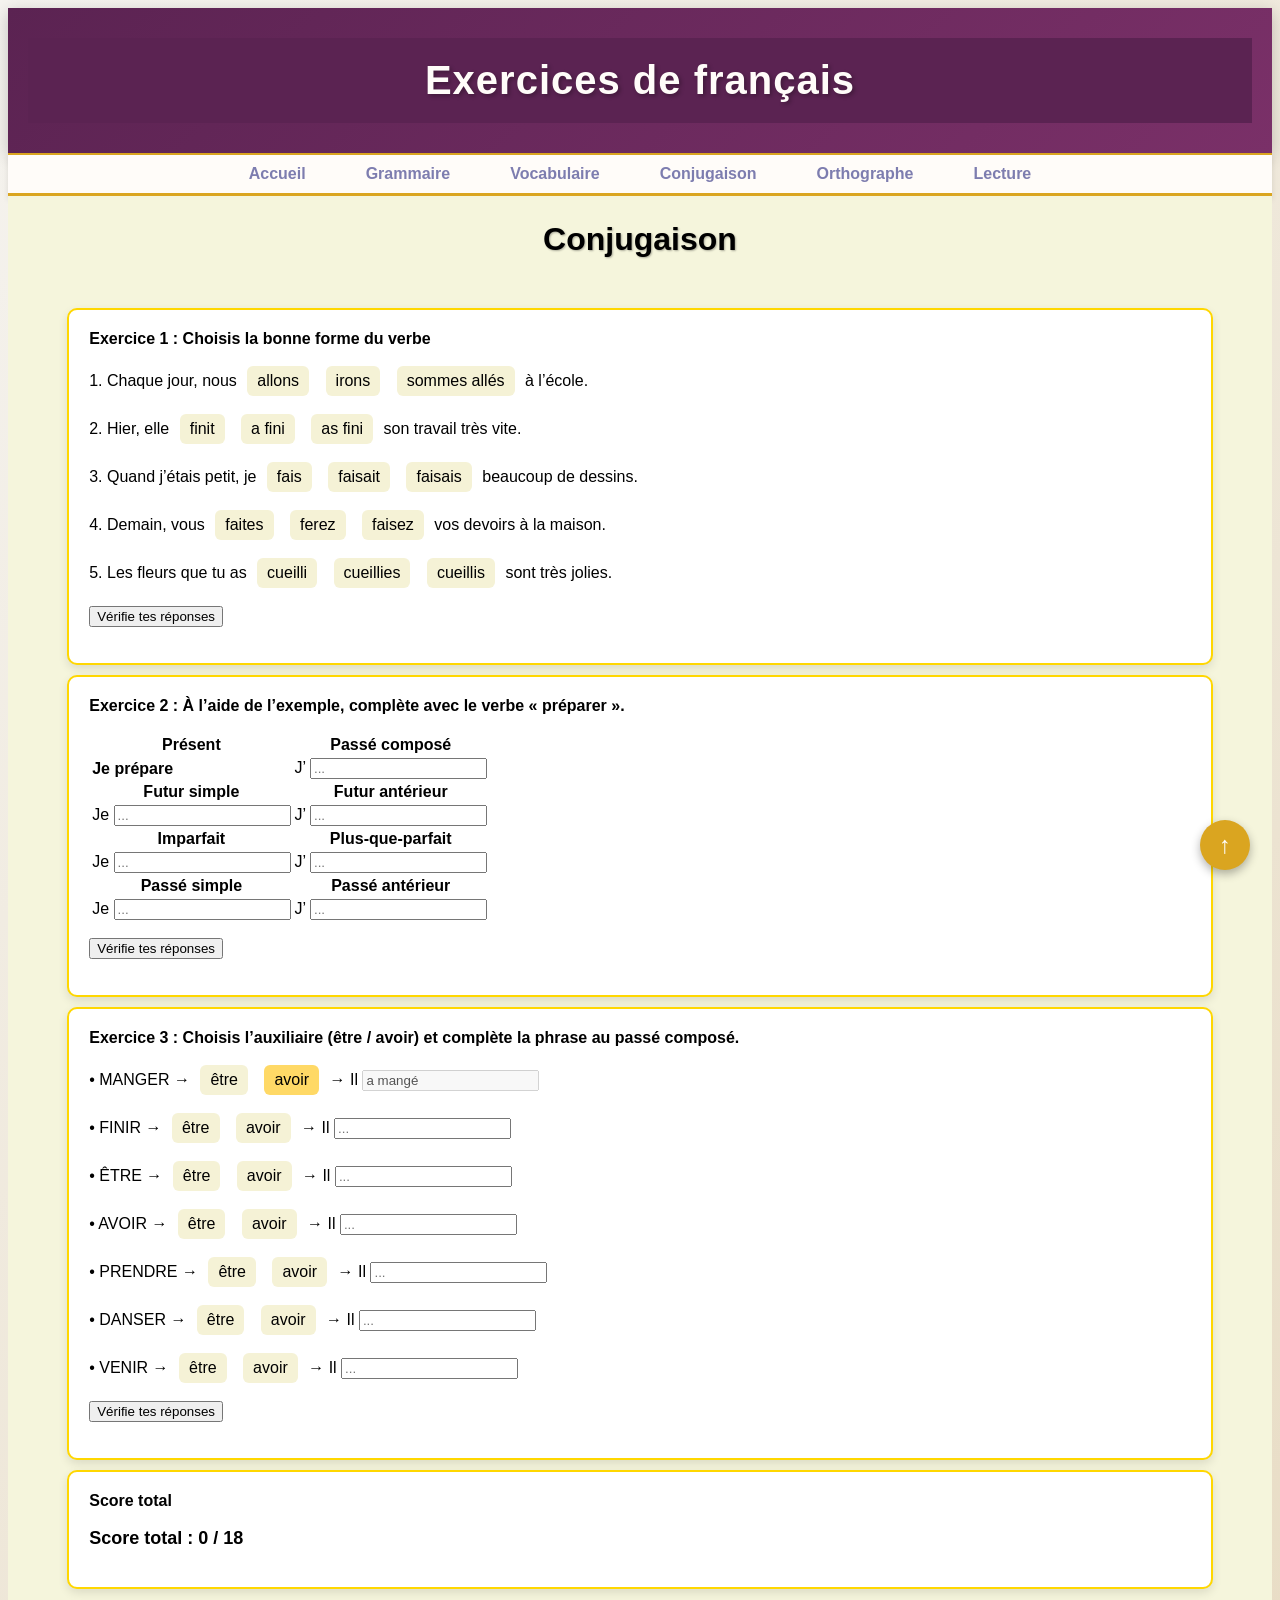
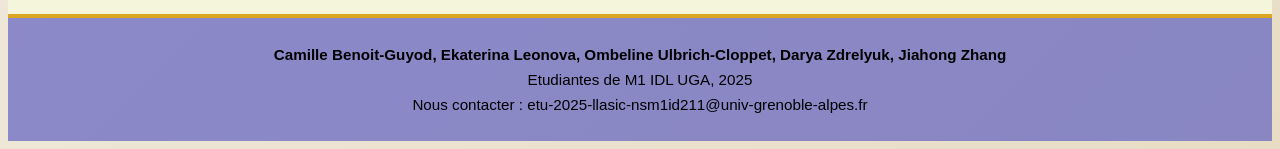
==== commit 5ece0ce7: "Mise a jour de footer et ajout de bouton 'Retour en haut' sur chaque page" ====
--- a/activites/conjugaison/conjugaison.html
+++ b/activites/conjugaison/conjugaison.html
@@ -244,14 +244,24 @@
 
 
   </main>
-  <footer>
-    <p>Camille Benoit-Guyod, Ekaterina Leonova, Ombeline Ulbrich-Cloppet, Darya Zdrelyuk, Jiahong Zhang</p>
+
+  <footer> <!--Sources et contacts-->
+    <p><strong>Camille Benoit-Guyod, Ekaterina Leonova, Ombeline Ulbrich-Cloppet, Darya Zdrelyuk, Jiahong
+        Zhang</strong>
+    </p>
     <p>Etudiantes de M1 IDL UGA, 2025</p>
     <p>Nous contacter : etu-2025-llasic-nsm1id211@univ-grenoble-alpes.fr</p>
-    <div class="navig2">
-      <button onclick="location.href"="../../index.html" ; id="back2main">Back to main page</button>
   </footer>
+
   <script src="conjugaison.js"></script>
+
+  <button id="scrollToTop" title="Retour en haut">↑</button>
+  <script>
+    document.getElementById('scrollToTop').onclick = function () {
+      window.scrollTo({ top: 0, behavior: 'smooth' });
+    }
+  </script>
+
 </body>
 
 </html>
--- a/style.css
+++ b/style.css
@@ -139,4 +139,24 @@
 footer p {
     margin: 8px 0;
     font-size: 0.95em;
+}
+
+/* Bouton Retour en Haut */
+#scrollToTop {
+    position: fixed;
+    bottom: 30px;
+    right: 30px;
+    width: 50px;
+    height: 50px;
+    background-color: #daa520;
+    color: white;
+    border: none;
+    border-radius: 50%;
+    font-size: 24px;
+    cursor: pointer;
+    box-shadow: 0 4px 10px rgba(0, 0, 0, 0.3);
+}
+
+#scrollToTop:hover {
+    background-color: #b8860b;
 }
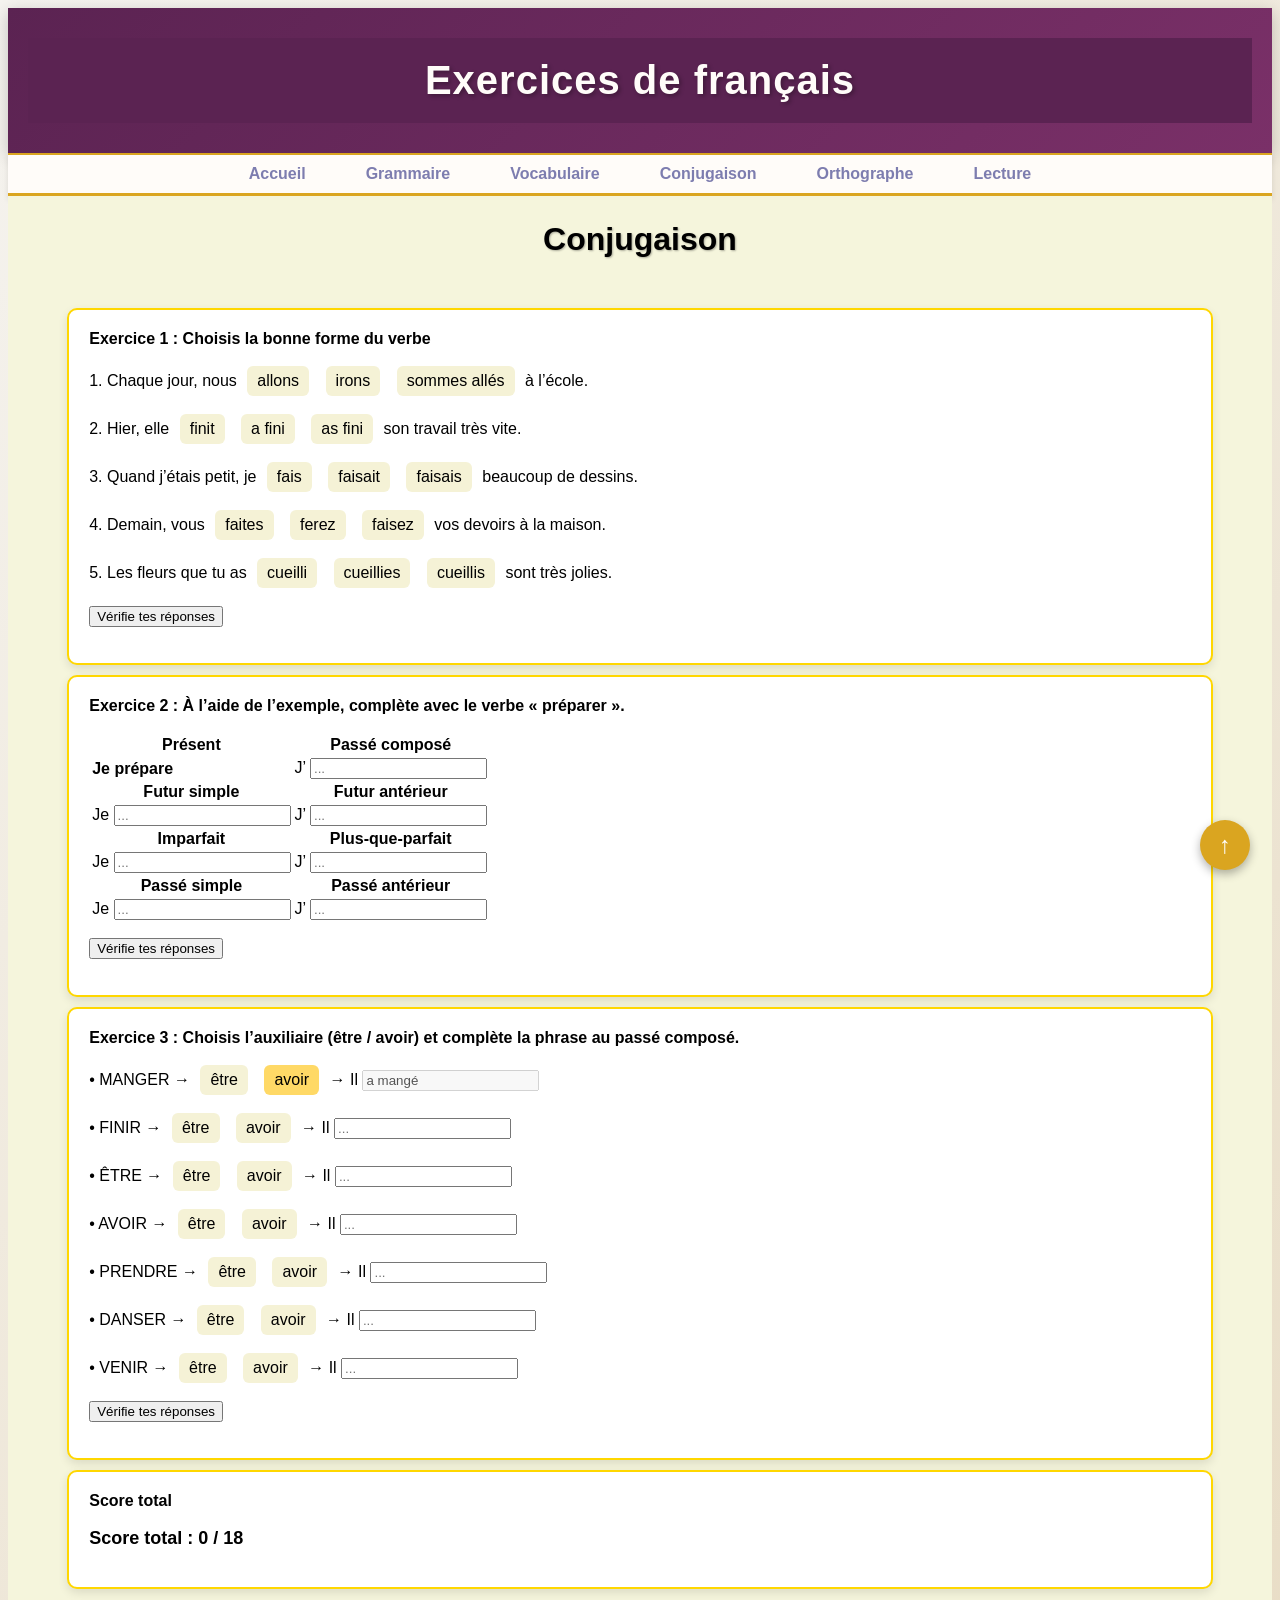
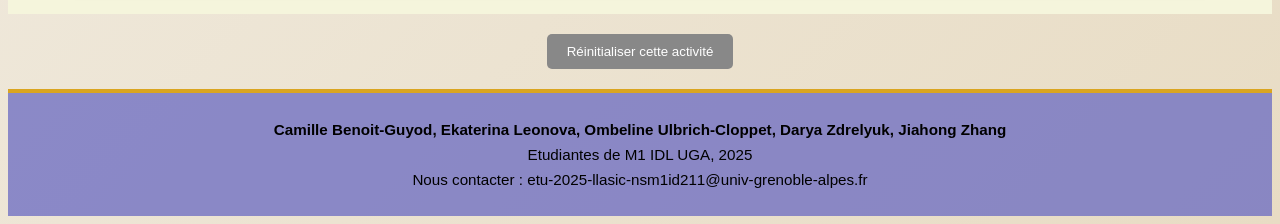
==== commit c19fc711: "Ajout de bouton de réinitialisation pour chaque activité sauf vocabulaire; mise a jour de la logique" ====
--- a/activites/conjugaison/conjugaison.html
+++ b/activites/conjugaison/conjugaison.html
@@ -241,6 +241,11 @@
       </div>
     </div>
 
+    <!-- Bouton pour réinitialiser cette activité -->
+    <button id="resetPage"
+      style="margin: 20px auto; display: block; padding: 10px 20px; background-color: #888; color: white; border: none; border-radius: 5px; cursor: pointer;">Réinitialiser
+      cette activité</button>
+    <p id="message-reset"></p>
 
 
   </main>
